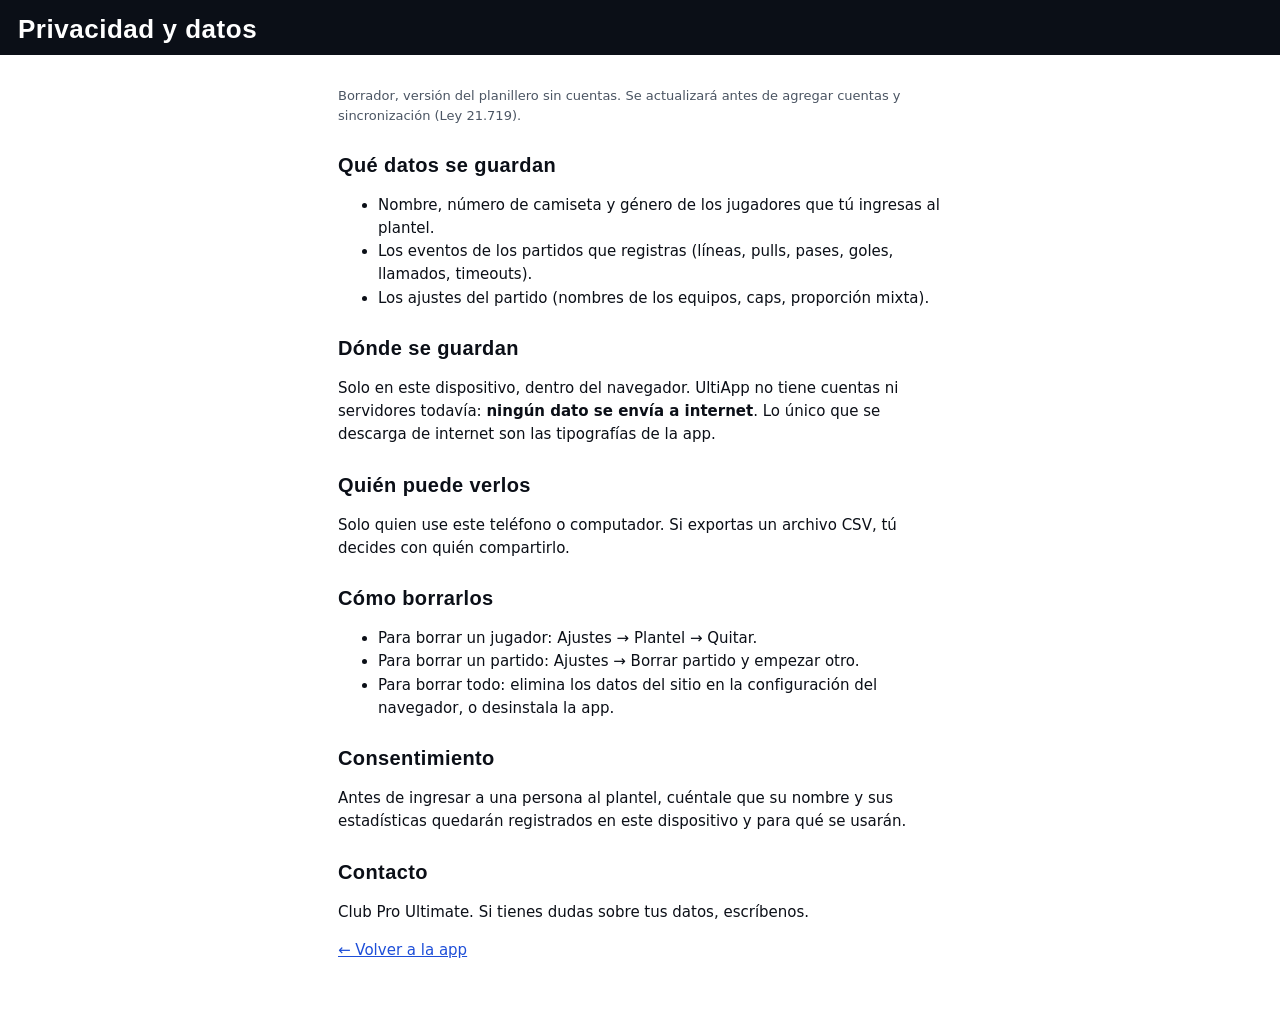
==== privacidad.html @ 72654f5a "Fase 2: prototipo convertido en PWA con módulos - Estilos separados en css/, lógica en módulos js/ (" ====
<!doctype html>
<html lang="es-CL">
<head>
<meta charset="utf-8">
<meta name="viewport" content="width=device-width, initial-scale=1">
<title>UltiApp · Privacidad</title>
<meta name="theme-color" content="#0B0F17">
<link rel="stylesheet" href="css/base.css">
<link rel="stylesheet" href="css/componentes.css">
<style>
  main{max-width:640px;margin:0 auto;padding:18px 18px 40px}
  h1{font-size:30px;margin:0 0 8px}
  h2{font-size:20px;margin:24px 0 6px}
  p,li{line-height:1.55}
</style>
</head>
<body>
<header class="sb"><span class="title-h disp">Privacidad y datos</span></header>
<main>
  <p class="muted">Borrador, versión del planillero sin cuentas. Se actualizará antes de agregar cuentas y sincronización (Ley 21.719).</p>

  <h2 class="disp">Qué datos se guardan</h2>
  <ul>
    <li>Nombre, número de camiseta y género de los jugadores que tú ingresas al plantel.</li>
    <li>Los eventos de los partidos que registras (líneas, pulls, pases, goles, llamados, timeouts).</li>
    <li>Los ajustes del partido (nombres de los equipos, caps, proporción mixta).</li>
  </ul>

  <h2 class="disp">Dónde se guardan</h2>
  <p>Solo en este dispositivo, dentro del navegador. UltiApp no tiene cuentas ni servidores todavía: <strong>ningún dato se envía a internet</strong>. Lo único que se descarga de internet son las tipografías de la app.</p>

  <h2 class="disp">Quién puede verlos</h2>
  <p>Solo quien use este teléfono o computador. Si exportas un archivo CSV, tú decides con quién compartirlo.</p>

  <h2 class="disp">Cómo borrarlos</h2>
  <ul>
    <li>Para borrar un jugador: Ajustes → Plantel → Quitar.</li>
    <li>Para borrar un partido: Ajustes → Borrar partido y empezar otro.</li>
    <li>Para borrar todo: elimina los datos del sitio en la configuración del navegador, o desinstala la app.</li>
  </ul>

  <h2 class="disp">Consentimiento</h2>
  <p>Antes de ingresar a una persona al plantel, cuéntale que su nombre y sus estadísticas quedarán registrados en este dispositivo y para qué se usarán.</p>

  <h2 class="disp">Contacto</h2>
  <p>Club Pro Ultimate. Si tienes dudas sobre tus datos, escríbenos.</p>

  <p><a href="./">← Volver a la app</a></p>
</main>
</body>
</html>
---- css/base.css ----
/* Colores, tipografía y reglas generales de la página.
   Los colores se definen una vez aquí y el resto de la app los usa por nombre. */
:root{
  --bg:#FFFFFF; --surface:#F2F4F7; --ink:#0B0F17; --muted:#4B5563; --line:#C5CAD3;
  --us:#1D4ED8; --on-us:#FFFFFF; --us-soft:#EFF4FF;
  --them:#B45309; --on-them:#FFFFFF; --them-soft:#FFF4E5;
  --head:#0B0F17; --head-ink:#FFFFFF; --head-muted:#D1D5DB;
  --danger:#B91C1C;
  color-scheme: light;
  box-sizing:border-box;
  padding-top:env(safe-area-inset-top,0px);
  padding-bottom:env(safe-area-inset-bottom,0px);
}
/* Modo oscuro: automático según el teléfono */
@media (prefers-color-scheme: dark){
  :root:not([data-theme="light"]){
    --bg:#0E1116; --surface:#1A1F27; --ink:#F3F4F6; --muted:#A7AFBC; --line:#353C48;
    --us:#7EA6FF; --on-us:#0B0F17; --us-soft:#172544;
    --them:#F2A55A; --on-them:#0B0F17; --them-soft:#3A2712;
    --head:#05070A; --head-ink:#F3F4F6; --head-muted:#A7AFBC; --danger:#F87171;
    color-scheme: dark;
  }
}
:root[data-theme="dark"]{
  --bg:#0E1116; --surface:#1A1F27; --ink:#F3F4F6; --muted:#A7AFBC; --line:#353C48;
  --us:#7EA6FF; --on-us:#0B0F17; --us-soft:#172544;
  --them:#F2A55A; --on-them:#0B0F17; --them-soft:#3A2712;
  --head:#05070A; --head-ink:#F3F4F6; --head-muted:#A7AFBC; --danger:#F87171;
  color-scheme: dark;
}
*,*::before,*::after{box-sizing:border-box}
html{scroll-padding-top:env(safe-area-inset-top,0px)}
html,body{margin:0;background:var(--bg);color:var(--ink)}
body{font-family:Inter,system-ui,-apple-system,"Segoe UI",Roboto,sans-serif;font-size:15px;line-height:1.4;-webkit-tap-highlight-color:transparent}
button,input,select,textarea{font:inherit;color:inherit}
button{cursor:pointer}
button:disabled{opacity:.45;cursor:not-allowed}
:focus-visible{outline:3px solid var(--us);outline-offset:2px}
.disp{font-family:"Barlow Condensed","Arial Narrow",Arial,sans-serif;font-weight:700;letter-spacing:.02em}
#app{max-width:520px;margin:0 auto;min-height:100%;padding-bottom:84px}
a{color:var(--us)}
---- css/componentes.css ----
/* Piezas de la interfaz: marcador, botones, tarjetas, pestañas y ventanas. */

/* marcador (encabezado) */
.sb{background:var(--head);color:var(--head-ink);padding:16px 18px 12px;display:flex;flex-direction:column;gap:10px}
.sb-row{display:flex;justify-content:space-between;align-items:center;gap:8px}
.team{display:flex;flex-direction:column;min-width:0;max-width:34%}
.team.r{align-items:flex-end;text-align:right}
.tn{font-size:13px;color:var(--head-muted);white-space:nowrap;overflow:hidden;text-overflow:ellipsis;max-width:100%}
.sc{font-size:54px;line-height:1}
.clock{background:transparent;border:1px solid #3b4250;border-radius:10px;color:var(--head-ink);padding:6px 10px;display:flex;flex-direction:column;align-items:center;gap:4px;min-height:44px}
.clock .t{font-size:30px;line-height:1}
.cap{font-size:12px;font-weight:600;padding:2px 7px;border-radius:4px;background:var(--them);color:var(--on-them)}
.cap:empty{display:none}
.paused{font-size:11px;color:var(--head-muted)}
.sb-info{display:flex;justify-content:space-between;flex-wrap:wrap;gap:4px 12px;font-size:13px;color:var(--head-muted)}
.title-h{font-size:26px;line-height:1.05}

/* genéricos */
.pad{padding:14px 18px}
.stack{display:flex;flex-direction:column;gap:10px}
.lbl{font-size:13px;font-weight:600;color:var(--muted)}
.muted{color:var(--muted);font-size:13px}
.grid2{display:grid;grid-template-columns:repeat(2,minmax(0,1fr));gap:8px}
.grid3{display:grid;grid-template-columns:repeat(3,minmax(0,1fr));gap:8px}
.btn{min-height:48px;border-radius:10px;border:1px solid var(--line);background:var(--bg);font-weight:600;padding:0 12px}
.btn.big{min-height:60px;font-size:22px}
.btn.fill{background:var(--us);color:var(--on-us);border-color:var(--us)}
.btn.dark{background:var(--ink);color:var(--bg);border-color:var(--ink)}
.btn.them{background:var(--bg);color:var(--them);border:2px solid var(--them)}
.btn.themfill{background:var(--them);color:var(--on-them);border-color:var(--them)}
.btn.soft{background:var(--surface)}
.btn.danger{color:var(--danger);border-color:var(--danger)}
.btn.full{width:100%}
.chip{min-height:44px;border-radius:22px;border:1px solid var(--line);background:var(--surface);padding:0 14px;font-weight:600}
.chip[aria-pressed="true"]{border:3px solid var(--us);background:var(--us-soft);padding:0 12px}
.chip.them[aria-pressed="true"]{border-color:var(--them);background:var(--them-soft)}
.pbtn{min-height:56px;border-radius:10px;border:1px solid var(--line);background:var(--surface);text-align:left;padding:0 12px;font-weight:600;font-size:16px;display:flex;align-items:center;justify-content:space-between;gap:6px}
.pbtn .n{white-space:nowrap;overflow:hidden;text-overflow:ellipsis}
.pbtn .meta{font-size:12px;font-weight:500;color:var(--muted);white-space:nowrap}
.pbtn[aria-pressed="true"]{border:3px solid var(--us);background:var(--us-soft);padding:0 10px}
.card{background:var(--surface);border-radius:12px;padding:12px 14px}
.team-toggle .btn{min-height:56px;font-size:20px}
.team-toggle .us[aria-pressed="true"]{background:var(--us);color:var(--on-us);border-color:var(--us)}
.team-toggle .us{color:var(--us);border:2px solid var(--us)}
.team-toggle .th[aria-pressed="true"]{background:var(--them);color:var(--on-them);border-color:var(--them)}
.team-toggle .th{color:var(--them);border:2px solid var(--them)}
.pill{display:inline-block;font-size:11px;font-weight:700;padding:2px 6px;border-radius:4px;white-space:nowrap}
.pill.us{background:var(--us);color:var(--on-us)}
.pill.th{background:var(--them);color:var(--on-them)}
.row{display:flex;gap:8px;align-items:center}
.row > .grow{flex:1;min-width:0}
.counter{display:flex;gap:8px}
.counter > div{flex:1;background:var(--surface);border-radius:10px;padding:8px 10px}
.counter .v{font-size:26px;line-height:1}
.counter .v.warn{color:var(--them)}
.hang{display:flex;align-items:center;gap:16px}
.hang-btn{width:116px;height:116px;border-radius:50%;border:none;background:var(--ink);color:var(--bg);font-size:18px;line-height:1.1;flex:none}
.hang-btn.run{background:var(--them);color:var(--on-them)}
.hang-v{font-size:48px;line-height:1}
.switch{display:flex;justify-content:space-between;align-items:center;min-height:44px;font-weight:600}
.switch input{width:24px;height:24px;accent-color:var(--us)}
.chain{font-weight:500;word-break:break-word}
.chain .x{color:var(--them);font-weight:700}
.poss-them{background:var(--them-soft);border:2px solid var(--them);border-radius:12px;padding:14px;text-align:center}
.poss-them .disp{font-size:24px;color:var(--them)}
.field{display:flex;flex-direction:column;gap:6px}
.field input,.field select,.field textarea{min-height:44px;border-radius:8px;border:1px solid var(--line);background:var(--bg);padding:8px 10px}
.radio{min-height:48px;border-radius:8px;border:1px solid var(--line);padding:0 12px;display:flex;align-items:center;gap:10px;width:100%;background:var(--bg);text-align:left}
.radio[aria-pressed="true"]{border:3px solid var(--us);background:var(--us-soft);padding:0 10px;font-weight:600}
.tbl-wrap{overflow-x:auto;border:1px solid var(--line);border-radius:10px}
table{border-collapse:collapse;width:100%;font-size:14px}
th,td{padding:8px 10px;text-align:right;white-space:nowrap;border-bottom:1px solid var(--line)}
th:first-child,td:first-child{text-align:left}
th{font-size:12px;color:var(--muted);font-weight:600;background:var(--surface)}
tr:last-child td{border-bottom:none}
.bar{display:flex;align-items:center;gap:10px}
.bar .k{width:150px;font-size:14px}
.bar .track{flex:1;height:12px;background:var(--surface);border-radius:6px;overflow:hidden}
.bar .fillb{height:100%;background:var(--us)}
.bar .n{width:22px;text-align:right;font-weight:600}
.item{border:1px solid var(--line);border-radius:8px;padding:10px 12px;display:flex;justify-content:space-between;gap:8px;align-items:center}
.h2{font-size:22px;margin:4px 0 0}
.empty{padding:40px 18px;text-align:center;display:flex;flex-direction:column;gap:14px;align-items:center}

/* pestañas inferiores */
.tabs{position:fixed;left:0;right:0;bottom:0;background:var(--bg);border-top:1px solid var(--line);padding-bottom:env(safe-area-inset-bottom,0px);z-index:5}
.tabs-in{max-width:520px;margin:0 auto;display:grid;grid-template-columns:repeat(3,minmax(0,1fr))}
.tab{min-height:56px;border:none;background:transparent;font-weight:600;color:var(--muted)}
.tab[aria-current="page"]{color:var(--us);box-shadow:inset 0 3px 0 var(--us)}

/* ventanas emergentes y avisos */
.ov{position:fixed;inset:0;background:rgba(5,7,10,.55);display:flex;align-items:flex-end;justify-content:center;z-index:10}
.sheet{background:var(--bg);width:100%;max-width:520px;border-radius:16px 16px 0 0;padding:18px 18px calc(18px + env(safe-area-inset-bottom,0px));display:flex;flex-direction:column;gap:12px;max-height:88vh;overflow:auto}
.sheet textarea{width:100%;min-height:200px;font-family:ui-monospace,Menlo,Consolas,monospace;font-size:12px}
.toast{position:fixed;left:50%;transform:translateX(-50%);bottom:calc(76px + env(safe-area-inset-bottom,0px));background:var(--ink);color:var(--bg);padding:10px 16px;border-radius:10px;font-weight:600;z-index:20}
@media (prefers-reduced-motion: no-preference){
  .flash{animation:fl .35s ease-out}
  @keyframes fl{from{background:var(--us-soft)}to{background:var(--surface)}}
}
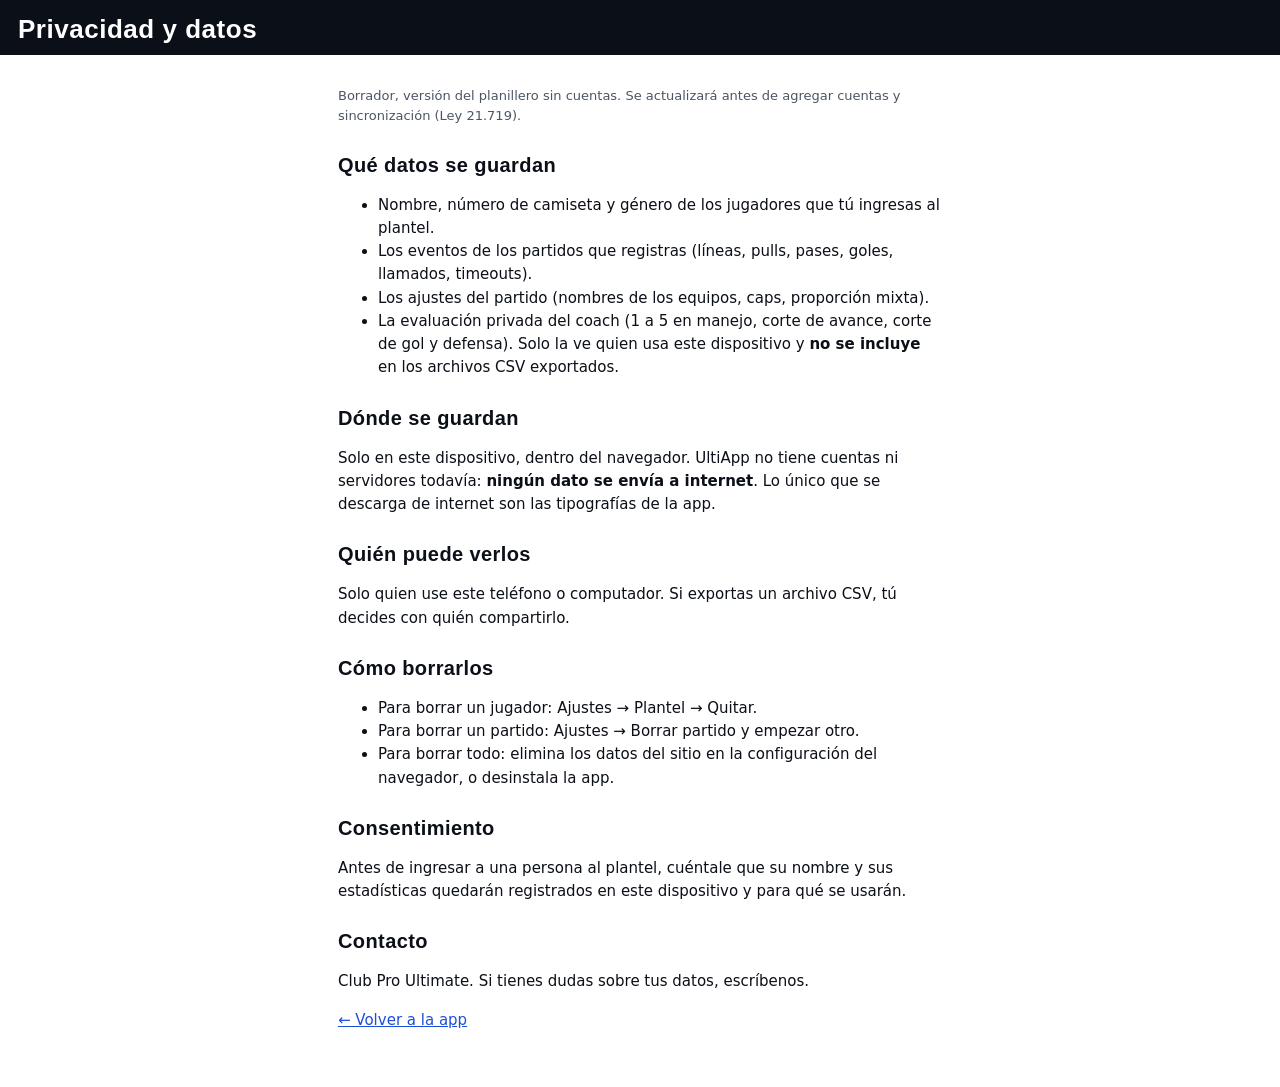
==== commit f028cd1c: "Coach: evaluación de jugadores y recomendador de líneas con 3 criterios - Evaluación privada 1-5 (ma" ====
--- a/privacidad.html
+++ b/privacidad.html
@@ -24,6 +24,7 @@
     <li>Nombre, número de camiseta y género de los jugadores que tú ingresas al plantel.</li>
     <li>Los eventos de los partidos que registras (líneas, pulls, pases, goles, llamados, timeouts).</li>
     <li>Los ajustes del partido (nombres de los equipos, caps, proporción mixta).</li>
+    <li>La evaluación privada del coach (1 a 5 en manejo, corte de avance, corte de gol y defensa). Solo la ve quien usa este dispositivo y <strong>no se incluye</strong> en los archivos CSV exportados.</li>
   </ul>
 
   <h2 class="disp">Dónde se guardan</h2>
--- a/css/componentes.css
+++ b/css/componentes.css
@@ -93,6 +93,123 @@
 .sheet{background:var(--bg);width:100%;max-width:520px;border-radius:16px 16px 0 0;padding:18px 18px calc(18px + env(safe-area-inset-bottom,0px));display:flex;flex-direction:column;gap:12px;max-height:88vh;overflow:auto}
 .sheet textarea{width:100%;min-height:200px;font-family:ui-monospace,Menlo,Consolas,monospace;font-size:12px}
 .toast{position:fixed;left:50%;transform:translateX(-50%);bottom:calc(76px + env(safe-area-inset-bottom,0px));background:var(--ink);color:var(--bg);padding:10px 16px;border-radius:10px;font-weight:600;z-index:20}
+.btn.sm{min-height:36px;font-size:14px;padding:0 10px}
+.btn small{font-size:12px;font-weight:500;opacity:.85}
+
+/* ---------- Pestaña Partido: pantalla fija, sin desplazamiento ---------- */
+#app.full{
+  height:100vh;
+  height:calc(100dvh - env(safe-area-inset-top,0px) - env(safe-area-inset-bottom,0px));
+  display:flex;flex-direction:column;padding-bottom:0;overflow:hidden
+}
+#app.full .tabs{position:static;flex:none}
+#app.full .tab{min-height:48px}
+#app.full .sb{flex:none;padding:10px 16px 8px;gap:6px}
+#app.full .sc{font-size:44px}
+#app.full .clock{min-height:0}
+/* Zona de contenido: ocupa todo el espacio libre entre el marcador y las pestañas */
+.scr{flex:1;min-height:0;display:flex;flex-direction:column;gap:8px;padding:10px 14px 12px;overflow-y:auto}
+.q{font-size:22px;line-height:1.1;margin:0}
+
+/* Botones de jugador: la grilla se estira para llenar el espacio disponible */
+.pgrid{flex:1;min-height:0;display:grid;grid-template-columns:repeat(var(--cols,2),minmax(0,1fr));grid-auto-rows:minmax(40px,1fr);gap:6px;overflow-y:auto}
+.pb{position:relative;min-height:40px;border-radius:10px;border:1px solid var(--line);background:var(--surface);padding:4px 10px;display:flex;flex-direction:column;justify-content:center;align-items:flex-start;text-align:left;overflow:hidden;font-weight:600}
+.pb .num{font-size:22px;line-height:1}
+.pb .nom{font-size:13px;max-width:100%;white-space:nowrap;overflow:hidden;text-overflow:ellipsis}
+.pb .meta{font-size:11px;font-weight:500;color:var(--muted);white-space:nowrap}
+.pb .g{position:absolute;top:4px;right:7px;font-size:11px;font-weight:700;color:var(--muted)}
+.pb.rep{border-style:dashed}
+.pb[aria-pressed="true"]{border:3px solid var(--us);background:var(--us-soft);padding:2px 8px}
+.pb[aria-pressed="true"]:disabled{opacity:1;cursor:default}
+
+.mini{display:flex;gap:6px;flex:none}
+.mini .btn{flex:1;min-height:42px;font-size:14px}
+.cuenta{font-size:14px;color:var(--muted);flex:none}
+.cuenta b{color:var(--ink)}
+.cuenta b.warn{color:var(--them)}
+.aviso{flex:none;background:var(--them-soft);border:1px solid var(--them);border-radius:10px;padding:6px 10px;font-size:14px;font-weight:600;display:flex;gap:8px;align-items:center;justify-content:space-between;min-height:40px}
+.aviso.info{background:var(--us-soft);border-color:var(--us)}
+
+/* Sugerencia de línea y su explicación */
+.btn.sug{display:flex;flex-direction:column;align-items:center;justify-content:center;line-height:1.05}
+.btn.sug small{font-family:Inter,system-ui,sans-serif;font-size:12px;font-weight:600;letter-spacing:0;color:var(--muted)}
+.aviso.why{width:100%;cursor:pointer;text-align:left;color:var(--ink)}
+.aviso.why span{flex:1;min-width:0;white-space:nowrap;overflow:hidden;text-overflow:ellipsis;font-weight:500}
+.aviso.why b{color:var(--us);flex:none}
+.item .grow{flex:1;min-width:0}
+
+/* Evaluación de jugadores */
+.ev-fila{display:flex;flex-direction:column;gap:6px;padding:6px 0;border-bottom:1px solid var(--line)}
+.ev-fila > div:first-child{display:flex;flex-direction:column}
+.ev-notas{display:grid;grid-template-columns:repeat(5,minmax(0,1fr));gap:6px}
+.ev-notas .chip{font-size:18px}
+
+/* Línea: ataque/defensa y proporción */
+.lin-top{display:grid;grid-template-columns:1fr 1fr;gap:8px;flex:none}
+.lin-top.uno{grid-template-columns:1fr}
+.modo{border-radius:12px;padding:8px 12px;display:flex;flex-direction:column;align-items:flex-start;gap:2px;border:2px solid transparent;text-align:left}
+.modo .disp{font-size:28px;line-height:1}
+.modo small{font-size:12px;font-weight:600;opacity:.9}
+.modo.at{background:var(--us);color:var(--on-us)}
+.modo.df{background:var(--them);color:var(--on-them)}
+.modo.ratio{background:var(--surface);border-color:var(--line);color:var(--ink)}
+
+/* Franja que dice en qué momento del juego estamos */
+.paso-h{flex:none;display:flex;align-items:baseline;gap:10px;padding:6px 12px;border-radius:10px;background:var(--us);color:var(--on-us);font-size:14px;font-weight:600;min-width:0}
+.paso-h.th{background:var(--them);color:var(--on-them)}
+.paso-h .disp{font-size:22px;flex:none}
+.paso-h span:last-child{white-space:nowrap;overflow:hidden;text-overflow:ellipsis}
+
+/* Pull */
+.hang-big{flex:1;min-height:120px;border:none;border-radius:20px;background:var(--ink);color:var(--bg);font-size:32px;line-height:1.1;touch-action:manipulation}
+.hang-ov{position:fixed;inset:0;z-index:30;background:var(--them);color:var(--on-them);display:flex;flex-direction:column;align-items:center;justify-content:center;gap:20px;text-align:center;padding:24px;touch-action:manipulation;user-select:none;-webkit-user-select:none;cursor:pointer}
+.hang-ov .hang-v{font-size:96px;line-height:1}
+.dfgrid{flex:1;min-height:0;display:grid;grid-template-columns:1fr 1fr;gap:10px}
+.dfgrid .btn{height:100%;min-height:80px;font-size:32px}
+
+/* Juego con el disco */
+.acc{flex:none;display:grid;grid-template-columns:repeat(3,minmax(0,1fr));gap:6px}
+.acc .gol{grid-column:span 3;min-height:54px;font-size:28px}
+.chain1{flex:none;font-size:13px;color:var(--muted);white-space:nowrap;overflow:hidden;text-overflow:ellipsis}
+.chain1 .x{color:var(--them);font-weight:700}
+
+/* Timeout y final */
+.to-scr{align-items:center}
+.to-centro{flex:1;display:flex;flex-direction:column;align-items:center;justify-content:center;gap:8px;text-align:center}
+.to-v{font-size:112px;line-height:1}
+.to-v.cero{color:var(--danger)}
+.to-pick .btn{min-height:72px;line-height:1.2}
+
+/* Llamado en 4 pasos */
+.call{gap:8px}
+.call .grid2,.call .grid3{gap:6px}
+.call .btn.big{min-height:52px}
+.call-h{display:flex;justify-content:space-between;align-items:center;gap:8px;flex:none}
+.call-h .h2{margin:0}
+.paso{flex:none;border-left:4px solid var(--line);padding:2px 0 2px 10px;display:flex;flex-direction:column;gap:6px}
+.paso.ok{border-left-color:var(--us)}
+.paso-t{display:flex;align-items:center;gap:8px;font-weight:700;font-size:14px}
+.paso-t .n{width:22px;height:22px;border-radius:50%;background:var(--line);color:var(--ink);display:inline-flex;align-items:center;justify-content:center;font-size:12px;flex:none}
+.paso.ok .paso-t .n{background:var(--us);color:var(--on-us)}
+.team-toggle.sm .btn{min-height:40px;font-size:17px}
+.chip.sq{border-radius:8px;min-height:36px;padding:0 8px}
+.chips{display:flex;flex-wrap:wrap;gap:6px;align-items:center}
+.inp-sm{width:80px;min-height:38px;border-radius:8px;border:1px solid var(--line);background:var(--bg);padding:4px 8px}
+.res{min-height:42px;border-radius:8px;border:1px solid var(--line);background:var(--bg);display:flex;flex-direction:column;align-items:flex-start;justify-content:center;padding:4px 10px;text-align:left;font-weight:600}
+.res small{font-size:11px;color:var(--muted);font-weight:500}
+.res[aria-pressed="true"]{border:3px solid var(--us);background:var(--us-soft);padding:2px 8px}
+
+/* Pantallas bajas (teléfonos chicos): todo un poco más compacto */
+@media (max-height:640px){
+  #app.full .sc{font-size:36px}
+  #app.full .sb{padding:6px 14px 6px;gap:4px}
+  .q{font-size:19px}
+  .modo .disp{font-size:22px}
+  .acc .gol{min-height:46px}
+  .btn.big{min-height:50px;font-size:20px}
+  .to-v{font-size:88px}
+}
+
 @media (prefers-reduced-motion: no-preference){
   .flash{animation:fl .35s ease-out}
   @keyframes fl{from{background:var(--us-soft)}to{background:var(--surface)}}
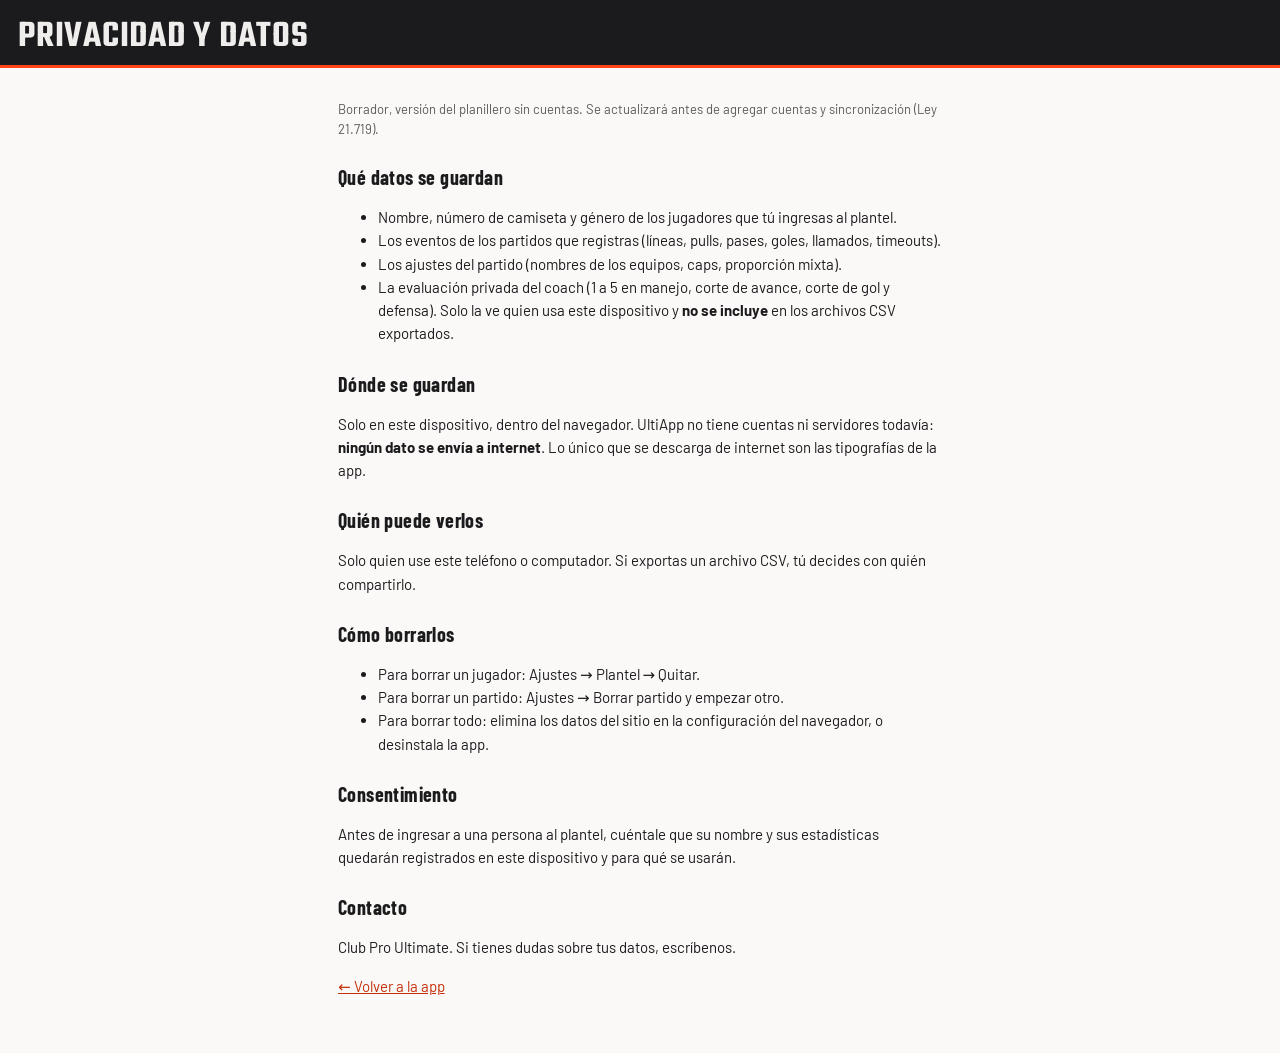
==== commit 809d8372: "Propuesta UX Húsares: identidad visual, 4 pestañas y Ajustes guiado Cambios de la diseñadora UX, inc" ====
--- a/privacidad.html
+++ b/privacidad.html
@@ -4,7 +4,8 @@
 <meta charset="utf-8">
 <meta name="viewport" content="width=device-width, initial-scale=1">
 <title>UltiApp · Privacidad</title>
-<meta name="theme-color" content="#0B0F17">
+<meta name="theme-color" content="#1B1B1D">
+<link rel="stylesheet" href="https://fonts.googleapis.com/css2?family=Barlow+Condensed:wght@600;700&family=Barlow:wght@400;500;600;700&family=Teko:wght@500;600&display=swap">
 <link rel="stylesheet" href="css/base.css">
 <link rel="stylesheet" href="css/componentes.css">
 <style>
--- a/css/base.css
+++ b/css/base.css
@@ -1,11 +1,21 @@
 /* Colores, tipografía y reglas generales de la página.
-   Los colores se definen una vez aquí y el resto de la app los usa por nombre. */
+   Identidad Húsares: carbón + naranja/ámbar (como el escudo).
+   Los colores se definen una vez aquí y el resto de la app los usa por nombre:
+     --us    = nuestro equipo (naranja Húsares)
+     --them  = rival (grafito neutro)
+     --warn  = avisos (ámbar), separado del rival
+     --acc   = acento ámbar (pestaña activa, detalles) */
 :root{
-  --bg:#FFFFFF; --surface:#F2F4F7; --ink:#0B0F17; --muted:#4B5563; --line:#C5CAD3;
-  --us:#1D4ED8; --on-us:#FFFFFF; --us-soft:#EFF4FF;
-  --them:#B45309; --on-them:#FFFFFF; --them-soft:#FFF4E5;
-  --head:#0B0F17; --head-ink:#FFFFFF; --head-muted:#D1D5DB;
+  --bg:#FAF9F7; --surface:#EFECE7; --ink:#1B1B1D; --muted:#5C5A56; --line:#D4CFC7;
+  --us:#C4300A; --on-us:#FFFFFF; --us-soft:#FFEDE5;
+  --them:#3B414C; --on-them:#FFFFFF; --them-soft:#E9EBEE;
+  --warn:#9A5800; --on-warn:#FFFFFF; --warn-soft:#FFF2D6;
+  --acc:#FFAA00; --orange:#FF4517;
+  --head:#1B1B1D; --head-ink:#EFEEEC; --head-muted:#B5B3AF; --head-line:#3A3A3D;
   --danger:#B91C1C;
+  /* Género: fondos fuertes con texto blanco (buen contraste a pleno sol) */
+  --hom:#0E7490; --muj:#A21CAF; --hom-ink:#0E7490; --muj-ink:#A21CAF;
+  --display:"Teko","Barlow Condensed","Arial Narrow",sans-serif;
   color-scheme: light;
   box-sizing:border-box;
   padding-top:env(safe-area-inset-top,0px);
@@ -14,28 +24,36 @@
 /* Modo oscuro: automático según el teléfono */
 @media (prefers-color-scheme: dark){
   :root:not([data-theme="light"]){
-    --bg:#0E1116; --surface:#1A1F27; --ink:#F3F4F6; --muted:#A7AFBC; --line:#353C48;
-    --us:#7EA6FF; --on-us:#0B0F17; --us-soft:#172544;
-    --them:#F2A55A; --on-them:#0B0F17; --them-soft:#3A2712;
-    --head:#05070A; --head-ink:#F3F4F6; --head-muted:#A7AFBC; --danger:#F87171;
+    --bg:#141416; --surface:#232326; --ink:#EFEEEC; --muted:#A6A5A2; --line:#3A3A3D;
+    --us:#FF5A1F; --on-us:#160A04; --us-soft:#3A1A0E;
+    --them:#C9CCD2; --on-them:#141416; --them-soft:#2A2C31;
+    --warn:#FFB224; --on-warn:#1B1B1D; --warn-soft:#3A2B0B;
+    --head:#0E0E10; --head-ink:#EFEEEC; --head-muted:#A6A5A2; --head-line:#333336;
+    --danger:#F87171;
+    --hom-ink:#67E8F9; --muj-ink:#F0ABFC;
     color-scheme: dark;
   }
 }
 :root[data-theme="dark"]{
-  --bg:#0E1116; --surface:#1A1F27; --ink:#F3F4F6; --muted:#A7AFBC; --line:#353C48;
-  --us:#7EA6FF; --on-us:#0B0F17; --us-soft:#172544;
-  --them:#F2A55A; --on-them:#0B0F17; --them-soft:#3A2712;
-  --head:#05070A; --head-ink:#F3F4F6; --head-muted:#A7AFBC; --danger:#F87171;
+  --bg:#141416; --surface:#232326; --ink:#EFEEEC; --muted:#A6A5A2; --line:#3A3A3D;
+  --us:#FF5A1F; --on-us:#160A04; --us-soft:#3A1A0E;
+  --them:#C9CCD2; --on-them:#141416; --them-soft:#2A2C31;
+  --warn:#FFB224; --on-warn:#1B1B1D; --warn-soft:#3A2B0B;
+  --head:#0E0E10; --head-ink:#EFEEEC; --head-muted:#A6A5A2; --head-line:#333336;
+  --danger:#F87171;
+  --hom-ink:#67E8F9; --muj-ink:#F0ABFC;
   color-scheme: dark;
 }
 *,*::before,*::after{box-sizing:border-box}
 html{scroll-padding-top:env(safe-area-inset-top,0px)}
 html,body{margin:0;background:var(--bg);color:var(--ink)}
-body{font-family:Inter,system-ui,-apple-system,"Segoe UI",Roboto,sans-serif;font-size:15px;line-height:1.4;-webkit-tap-highlight-color:transparent}
+body{font-family:Barlow,system-ui,-apple-system,"Segoe UI",Roboto,sans-serif;font-size:15px;line-height:1.4;-webkit-tap-highlight-color:transparent}
 button,input,select,textarea{font:inherit;color:inherit}
 button{cursor:pointer}
 button:disabled{opacity:.45;cursor:not-allowed}
-:focus-visible{outline:3px solid var(--us);outline-offset:2px}
+:focus-visible{outline:3px solid var(--acc);outline-offset:2px}
 .disp{font-family:"Barlow Condensed","Arial Narrow",Arial,sans-serif;font-weight:700;letter-spacing:.02em}
+/* Números grandes y títulos con la letra del escudo (Teko). Teko queda alta: se compensa arriba. */
+.num-d{font-family:var(--display);font-weight:600;letter-spacing:.01em;font-variant-numeric:tabular-nums;padding-top:.08em}
 #app{max-width:520px;margin:0 auto;min-height:100%;padding-bottom:84px}
 a{color:var(--us)}
--- a/css/componentes.css
+++ b/css/componentes.css
@@ -1,15 +1,15 @@
 /* Piezas de la interfaz: marcador, botones, tarjetas, pestañas y ventanas. */
 
 /* marcador (encabezado) */
-.sb{background:var(--head);color:var(--head-ink);padding:16px 18px 12px;display:flex;flex-direction:column;gap:10px}
+.sb{background:var(--head);color:var(--head-ink);border-bottom:3px solid var(--orange);padding:16px 18px 12px;display:flex;flex-direction:column;gap:10px}
 .sb-row{display:flex;justify-content:space-between;align-items:center;gap:8px}
 .team{display:flex;flex-direction:column;min-width:0;max-width:34%}
 .team.r{align-items:flex-end;text-align:right}
 .tn{font-size:13px;color:var(--head-muted);white-space:nowrap;overflow:hidden;text-overflow:ellipsis;max-width:100%}
 .sc{font-size:54px;line-height:1}
-.clock{background:transparent;border:1px solid #3b4250;border-radius:10px;color:var(--head-ink);padding:6px 10px;display:flex;flex-direction:column;align-items:center;gap:4px;min-height:44px}
+.clock{background:transparent;border:1px solid var(--head-line);border-radius:10px;color:var(--head-ink);padding:6px 10px;display:flex;flex-direction:column;align-items:center;gap:4px;min-height:44px}
 .clock .t{font-size:30px;line-height:1}
-.cap{font-size:12px;font-weight:600;padding:2px 7px;border-radius:4px;background:var(--them);color:var(--on-them)}
+.cap{font-size:12px;font-weight:700;padding:2px 7px;border-radius:4px;background:var(--acc);color:#1B1B1D}
 .cap:empty{display:none}
 .paused{font-size:11px;color:var(--head-muted)}
 .sb-info{display:flex;justify-content:space-between;flex-wrap:wrap;gap:4px 12px;font-size:13px;color:var(--head-muted)}
@@ -52,7 +52,7 @@
 .counter{display:flex;gap:8px}
 .counter > div{flex:1;background:var(--surface);border-radius:10px;padding:8px 10px}
 .counter .v{font-size:26px;line-height:1}
-.counter .v.warn{color:var(--them)}
+.counter .v.warn{color:var(--warn)}
 .hang{display:flex;align-items:center;gap:16px}
 .hang-btn{width:116px;height:116px;border-radius:50%;border:none;background:var(--ink);color:var(--bg);font-size:18px;line-height:1.1;flex:none}
 .hang-btn.run{background:var(--them);color:var(--on-them)}
@@ -60,7 +60,7 @@
 .switch{display:flex;justify-content:space-between;align-items:center;min-height:44px;font-weight:600}
 .switch input{width:24px;height:24px;accent-color:var(--us)}
 .chain{font-weight:500;word-break:break-word}
-.chain .x{color:var(--them);font-weight:700}
+.chain .x{color:var(--warn);font-weight:700}
 .poss-them{background:var(--them-soft);border:2px solid var(--them);border-radius:12px;padding:14px;text-align:center}
 .poss-them .disp{font-size:24px;color:var(--them)}
 .field{display:flex;flex-direction:column;gap:6px}
@@ -82,11 +82,13 @@
 .h2{font-size:22px;margin:4px 0 0}
 .empty{padding:40px 18px;text-align:center;display:flex;flex-direction:column;gap:14px;align-items:center}
 
-/* pestañas inferiores */
+/* pestañas inferiores: 4 pestañas con ícono */
 .tabs{position:fixed;left:0;right:0;bottom:0;background:var(--bg);border-top:1px solid var(--line);padding-bottom:env(safe-area-inset-bottom,0px);z-index:5}
-.tabs-in{max-width:520px;margin:0 auto;display:grid;grid-template-columns:repeat(3,minmax(0,1fr))}
-.tab{min-height:56px;border:none;background:transparent;font-weight:600;color:var(--muted)}
-.tab[aria-current="page"]{color:var(--us);box-shadow:inset 0 3px 0 var(--us)}
+.tabs-in{max-width:520px;margin:0 auto;display:grid;grid-template-columns:repeat(4,minmax(0,1fr))}
+.tab{position:relative;min-height:58px;border:none;background:transparent;color:var(--muted);display:flex;flex-direction:column;align-items:center;justify-content:center;gap:2px;font-weight:600;font-size:12px;padding:4px 0}
+.tab span{font-family:"Barlow Condensed","Arial Narrow",sans-serif;font-size:14px;letter-spacing:.04em;text-transform:uppercase}
+.tab[aria-current="page"]{color:var(--us)}
+.tab[aria-current="page"]::before{content:"";position:absolute;top:-1px;left:22%;right:22%;height:3px;border-radius:0 0 3px 3px;background:var(--acc)}
 
 /* ventanas emergentes y avisos */
 .ov{position:fixed;inset:0;background:rgba(5,7,10,.55);display:flex;align-items:flex-end;justify-content:center;z-index:10}
@@ -103,9 +105,15 @@
   display:flex;flex-direction:column;padding-bottom:0;overflow:hidden
 }
 #app.full .tabs{position:static;flex:none}
-#app.full .tab{min-height:48px}
-#app.full .sb{flex:none;padding:10px 16px 8px;gap:6px}
-#app.full .sc{font-size:44px}
+#app.full .tab{min-height:48px;gap:0}
+#app.full .tab svg{width:19px;height:19px}
+#app.full .tab span{font-size:12px}
+/* Marcador más compacto para dar espacio a los jugadores */
+#app.full .sb{flex:none;padding:6px 14px 6px;gap:2px}
+#app.full .sc{font-size:36px}
+#app.full .clock{padding:3px 8px;gap:2px}
+#app.full .clock .t{font-size:24px}
+#app.full .sb-info{font-size:12px}
 #app.full .clock{min-height:0}
 /* Zona de contenido: ocupa todo el espacio libre entre el marcador y las pestañas */
 .scr{flex:1;min-height:0;display:flex;flex-direction:column;gap:8px;padding:10px 14px 12px;overflow-y:auto}
@@ -118,7 +126,13 @@
 .pb .nom{font-size:13px;max-width:100%;white-space:nowrap;overflow:hidden;text-overflow:ellipsis}
 .pb .meta{font-size:11px;font-weight:500;color:var(--muted);white-space:nowrap}
 .pb .g{position:absolute;top:4px;right:7px;font-size:11px;font-weight:700;color:var(--muted)}
+/* Nombre abreviado (3 letras) grande y número chico */
+.pb .ab{font-size:24px;line-height:1;max-width:100%;white-space:nowrap;overflow:hidden}
+.pb .sub{font-size:11px;letter-spacing:-.2px;font-weight:600;color:var(--muted);max-width:100%;white-space:nowrap;overflow:hidden;text-overflow:ellipsis}
 .pb.rep{border-style:dashed}
+/* Letra de género: H (hombre) y M (mujer) */
+.g.H,.gH{color:var(--hom-ink);font-weight:700}
+.g.M,.gM{color:var(--muj-ink);font-weight:700}
 .pb[aria-pressed="true"]{border:3px solid var(--us);background:var(--us-soft);padding:2px 8px}
 .pb[aria-pressed="true"]:disabled{opacity:1;cursor:default}
 
@@ -126,17 +140,65 @@
 .mini .btn{flex:1;min-height:42px;font-size:14px}
 .cuenta{font-size:14px;color:var(--muted);flex:none}
 .cuenta b{color:var(--ink)}
-.cuenta b.warn{color:var(--them)}
-.aviso{flex:none;background:var(--them-soft);border:1px solid var(--them);border-radius:10px;padding:6px 10px;font-size:14px;font-weight:600;display:flex;gap:8px;align-items:center;justify-content:space-between;min-height:40px}
+.cuenta b.warn{color:var(--warn)}
+.aviso{flex:none;background:var(--warn-soft);border:1px solid var(--warn);border-radius:10px;padding:6px 10px;font-size:14px;font-weight:600;display:flex;gap:8px;align-items:center;justify-content:space-between;min-height:40px}
 .aviso.info{background:var(--us-soft);border-color:var(--us)}
 
 /* Sugerencia de línea y su explicación */
+/* Información de la línea marcada (ocupa el lugar de "Sugerir") */
+.btn.linfo{display:flex;flex-direction:column;align-items:flex-start;justify-content:center;gap:1px;padding:4px 10px;text-align:left;font-size:12px;font-weight:600;line-height:1.2}
+.btn.linfo .li-1 b{font-size:20px}
+.btn.linfo .li-3{color:var(--muted);font-weight:500;white-space:nowrap;overflow:hidden;text-overflow:ellipsis;max-width:100%}
+.btn.linfo .ok{color:var(--us)}
+.btn.linfo .warn{color:var(--warn)}
+.btn.linfo.alerta{border:2px solid var(--danger)}
+.zona-tag{font-size:12px;font-weight:700;padding:1px 6px;border-radius:4px;color:#fff;white-space:nowrap}
 .btn.sug{display:flex;flex-direction:column;align-items:center;justify-content:center;line-height:1.05}
-.btn.sug small{font-family:Inter,system-ui,sans-serif;font-size:12px;font-weight:600;letter-spacing:0;color:var(--muted)}
+.btn.sug small{font-family:Barlow,system-ui,sans-serif;font-size:12px;font-weight:600;letter-spacing:0;color:var(--muted)}
 .aviso.why{width:100%;cursor:pointer;text-align:left;color:var(--ink)}
 .aviso.why span{flex:1;min-width:0;white-space:nowrap;overflow:hidden;text-overflow:ellipsis;font-weight:500}
 .aviso.why b{color:var(--us);flex:none}
 .item .grow{flex:1;min-width:0}
+
+/* Plantel: cada jugador es un botón que abre su edición */
+.item.plantel{width:100%;background:var(--bg);text-align:left;font-weight:400;cursor:pointer;min-height:56px}
+.item.plantel.sin-ev{border-left:6px solid var(--warn);background:var(--warn-soft)}
+.pill.warn{background:var(--warn);color:var(--on-warn);margin-top:2px}
+.item.plantel{touch-action:pan-y;transition:transform .15s ease-out}
+.item.plantel.no-conv{opacity:.65;border-style:dashed}
+.item.plantel.listo{background:var(--us-soft);border-color:var(--us)}
+.item.plantel .nivel{font-size:20px;color:var(--us)}
+code{font-family:ui-monospace,Menlo,Consolas,monospace;font-size:12px;background:var(--surface);padding:0 4px;border-radius:4px}
+
+/* Visión del plantel */
+.barra{display:block;height:8px;border-radius:4px;background:var(--line);overflow:hidden;flex:none;min-width:40px}
+.rk .barra{flex:1}
+.barra .relleno{display:block;height:100%;background:var(--muted)}
+.barra .relleno.bueno,.vision .barra .relleno,.card.rol .barra .relleno{background:var(--us)}
+.vision{display:flex;flex-direction:column;gap:8px}
+.vision-num{font-size:40px;line-height:1}
+.card.rol{display:flex;flex-direction:column;gap:4px}
+.vision-rol{font-size:28px;line-height:1}
+.ranking{display:flex;flex-direction:column;gap:4px}
+.rk{display:flex;align-items:center;gap:8px;font-size:14px}
+.rk.sin{opacity:.55}
+.rk-n{width:20px;text-align:right;color:var(--muted);font-size:12px}
+.rk-nom{width:42%;white-space:nowrap;overflow:hidden;text-overflow:ellipsis}
+.rk-v{width:26px;text-align:right;font-weight:700}
+
+/* Zonas del motor de juego (mapa del marcador) */
+.z-ataque{background:#1D4ED8}
+.z-fuerte{background:#7C3AED}
+.z-rotacion{background:#15803D}
+.z-descanso{background:#6B7280}
+.mapa{display:grid;grid-template-columns:repeat(var(--n),minmax(0,1fr));gap:1px;font-size:9px;text-align:center}
+.mapa-eje,.mapa-esq{color:var(--muted);line-height:1.6}
+.mapa-c{display:block;aspect-ratio:1;border-radius:2px}
+.mapa-c.actual{outline:3px solid var(--ink);outline-offset:-1px}
+.leyenda{display:flex;flex-wrap:wrap;gap:6px 14px;font-size:12px}
+.leyenda span{display:flex;align-items:center;gap:5px}
+.leyenda i{width:14px;height:14px;display:inline-block}
+.txt-warn{color:var(--warn)}
 
 /* Evaluación de jugadores */
 .ev-fila{display:flex;flex-direction:column;gap:6px;padding:6px 0;border-bottom:1px solid var(--line)}
@@ -147,12 +209,21 @@
 /* Línea: ataque/defensa y proporción */
 .lin-top{display:grid;grid-template-columns:1fr 1fr;gap:8px;flex:none}
 .lin-top.uno{grid-template-columns:1fr}
-.modo{border-radius:12px;padding:8px 12px;display:flex;flex-direction:column;align-items:flex-start;gap:2px;border:2px solid transparent;text-align:left}
-.modo .disp{font-size:28px;line-height:1}
-.modo small{font-size:12px;font-weight:600;opacity:.9}
+/* Cuadros compactos: título y detalle en una sola fila */
+.modo{border-radius:10px;padding:5px 10px;display:flex;flex-direction:row;align-items:baseline;gap:6px;border:2px solid transparent;text-align:left;min-height:40px;flex-wrap:wrap}
+.modo .disp{font-size:22px;line-height:1.1}
+.modo small{font-size:11px;font-weight:600;opacity:.9}
 .modo.at{background:var(--us);color:var(--on-us)}
 .modo.df{background:var(--them);color:var(--on-them)}
-.modo.ratio{background:var(--surface);border-color:var(--line);color:var(--ink)}
+.modo.ratio{background:var(--surface);border-color:var(--line);color:var(--ink);position:relative;overflow:hidden;
+  user-select:none;-webkit-user-select:none;-webkit-touch-callout:none;touch-action:manipulation}
+/* Color según el género que predomina en el punto */
+.modo.ratio.hom{background:var(--hom);border-color:var(--hom);color:#fff}
+.modo.ratio.muj{background:var(--muj);border-color:var(--muj);color:#fff}
+.modo.ratio .hint{font-size:11px;font-weight:500;opacity:.85}
+/* Barra que se llena mientras se mantiene presionado (1 segundo) */
+.modo.ratio::after{content:"";position:absolute;left:0;bottom:0;height:6px;width:0;background:#fff}
+.modo.ratio.pressing::after{width:100%;transition:width 1s linear}
 
 /* Franja que dice en qué momento del juego estamos */
 .paso-h{flex:none;display:flex;align-items:baseline;gap:10px;padding:6px 12px;border-radius:10px;background:var(--us);color:var(--on-us);font-size:14px;font-weight:600;min-width:0}
@@ -162,7 +233,7 @@
 
 /* Pull */
 .hang-big{flex:1;min-height:120px;border:none;border-radius:20px;background:var(--ink);color:var(--bg);font-size:32px;line-height:1.1;touch-action:manipulation}
-.hang-ov{position:fixed;inset:0;z-index:30;background:var(--them);color:var(--on-them);display:flex;flex-direction:column;align-items:center;justify-content:center;gap:20px;text-align:center;padding:24px;touch-action:manipulation;user-select:none;-webkit-user-select:none;cursor:pointer}
+.hang-ov{position:fixed;inset:0;z-index:30;background:var(--us);color:var(--on-us);display:flex;flex-direction:column;align-items:center;justify-content:center;gap:20px;text-align:center;padding:24px;touch-action:manipulation;user-select:none;-webkit-user-select:none;cursor:pointer}
 .hang-ov .hang-v{font-size:96px;line-height:1}
 .dfgrid{flex:1;min-height:0;display:grid;grid-template-columns:1fr 1fr;gap:10px}
 .dfgrid .btn{height:100%;min-height:80px;font-size:32px}
@@ -171,7 +242,7 @@
 .acc{flex:none;display:grid;grid-template-columns:repeat(3,minmax(0,1fr));gap:6px}
 .acc .gol{grid-column:span 3;min-height:54px;font-size:28px}
 .chain1{flex:none;font-size:13px;color:var(--muted);white-space:nowrap;overflow:hidden;text-overflow:ellipsis}
-.chain1 .x{color:var(--them);font-weight:700}
+.chain1 .x{color:var(--warn);font-weight:700}
 
 /* Timeout y final */
 .to-scr{align-items:center}
@@ -214,3 +285,75 @@
   .flash{animation:fl .35s ease-out}
   @keyframes fl{from{background:var(--us-soft)}to{background:var(--surface)}}
 }
+
+
+/* ---------- Identidad Húsares ---------- */
+/* Encabezado con escudo en Ajustes, Plantel... */
+.sb.brand{padding:10px 16px 10px}
+.brand-row{display:flex;align-items:center;gap:12px}
+.brand-t{display:flex;flex-direction:column;min-width:0}
+.title-h{font-family:var(--display);font-weight:600;font-size:38px;line-height:.85;padding-top:.12em;text-transform:uppercase;letter-spacing:.02em}
+.brand-sub{font-family:"Barlow Condensed",sans-serif;font-weight:600;font-size:13px;letter-spacing:.16em;text-transform:uppercase;color:var(--acc)}
+.crest{height:15px;width:auto;vertical-align:-2px;margin-right:5px}
+.crest-lg{height:46px;width:auto;flex:none}
+.crest-xl{height:120px;width:auto}
+/* Marcador con la letra del escudo */
+.sb .sc{font-family:var(--display);font-weight:600;font-size:66px;line-height:.8;padding-top:.1em}
+.sb .clock .t{font-family:var(--display);font-weight:500;font-size:38px;line-height:.85;padding-top:.1em}
+#app.full .sc{font-size:46px}
+#app.full .clock .t{font-size:30px}
+.sb-info{align-items:center}
+.sb-info .pt{flex:1;text-align:center}
+/* Timeouts de cada equipo: puntitos (lleno = disponible) */
+.tos{display:inline-flex;align-items:center;gap:4px;min-width:56px}
+.tos.r{justify-content:flex-end;flex-direction:row-reverse}
+.tos b{font-size:10px;letter-spacing:.08em;font-weight:700;color:var(--head-muted)}
+.tos i{width:8px;height:8px;border-radius:50%;border:1.5px solid var(--head-muted);display:inline-block}
+.tos i.on{background:var(--acc);border-color:var(--acc)}
+.to-v,.hang-ov .hang-v{font-family:var(--display);font-weight:600;padding-top:.1em}
+.to-v{font-size:124px;line-height:.85}
+.hang-ov .hang-v{font-size:104px;line-height:.85;white-space:nowrap}
+.vision-num,.vision-rol,.counter .v{font-family:var(--display);font-weight:600;padding-top:.08em}
+.vision-num{font-size:52px;line-height:.85}
+.vision-rol{font-size:36px;line-height:.85}
+.counter .v{font-size:34px;line-height:.85}
+.h2.disp{text-transform:uppercase;letter-spacing:.05em;font-size:20px}
+
+/* Ajustes: lista para preparar el partido */
+.prep{display:flex;flex-direction:column;gap:8px;border-top:4px solid var(--us)}
+.prep-h{font-size:20px;text-transform:uppercase;letter-spacing:.05em}
+.prep-l{list-style:none;margin:0;padding:0;display:flex;flex-direction:column;gap:10px}
+.prep-i{display:flex;gap:10px;align-items:flex-start}
+.prep-n{width:26px;height:26px;border-radius:50%;flex:none;display:inline-flex;align-items:center;justify-content:center;font-weight:700;font-size:13px;background:var(--warn-soft);color:var(--warn);border:2px solid var(--warn)}
+.prep-i.ok .prep-n{background:var(--us);border-color:var(--us);color:var(--on-us)}
+.prep-t{flex:1;min-width:0;display:flex;flex-direction:column;gap:1px}
+.prep-i .btn.sm{flex:none;align-self:center}
+.team-toggle.sm .btn{min-height:44px;font-size:16px;font-family:"Barlow Condensed",sans-serif;font-weight:700}
+/* Secciones que se abren y cierran */
+.secc{border:1px solid var(--line);border-radius:12px;overflow:hidden}
+.secc-h{width:100%;display:flex;align-items:center;gap:10px;justify-content:space-between;background:var(--surface);border:none;padding:10px 14px;text-align:left;min-height:56px}
+.secc-t{display:flex;flex-direction:column;min-width:0}
+.secc-t b{font-size:18px;text-transform:uppercase;letter-spacing:.05em}
+.secc-t small{font-size:13px;color:var(--muted);white-space:nowrap;overflow:hidden;text-overflow:ellipsis}
+.chev{width:10px;height:10px;border-right:2.5px solid var(--muted);border-bottom:2.5px solid var(--muted);transform:rotate(45deg);margin:0 4px 4px;flex:none;transition:transform .15s}
+.secc.open .chev{transform:rotate(-135deg);margin-bottom:-4px}
+.secc-c{padding:12px 14px 14px}
+.secc .secc{border-radius:10px}
+/* Botón "Empezar partido" fijo sobre la barra inferior mientras se revisa todo */
+.cta-fija{position:sticky;bottom:calc(66px + env(safe-area-inset-bottom,0px));z-index:4;display:flex;flex-direction:column;gap:6px;padding:10px 0 4px;background:linear-gradient(to bottom,transparent,var(--bg) 22%)}
+.cta-fija .btn{box-shadow:0 6px 18px rgba(0,0,0,.18)}
+
+/* Botones grandes: letra condensada en mayúsculas, como el sitio del equipo */
+.btn.big.disp,.dfgrid .btn,.acc .gol{text-transform:uppercase;letter-spacing:.05em}
+
+/* Plantel vacío */
+.card.vacio{border-top:4px solid var(--acc)}
+.empty .btn.big{padding:0 28px}
+
+/* Resumen: destacados y primera columna fija al desplazar la tabla */
+.dest{display:grid;grid-template-columns:repeat(3,minmax(0,1fr));gap:8px}
+.dest-i{background:var(--surface);border-radius:10px;padding:8px 10px;display:flex;flex-direction:column;min-width:0;border-top:3px solid var(--us)}
+.dest-v{font-size:40px;line-height:.85}
+.dest-n{font-weight:600;white-space:nowrap;overflow:hidden;text-overflow:ellipsis}
+.tbl-wrap.fija th:first-child,.tbl-wrap.fija td:first-child{position:sticky;left:0;z-index:1;box-shadow:1px 0 0 var(--line)}
+.tbl-wrap.fija td:first-child{background:var(--bg)}
